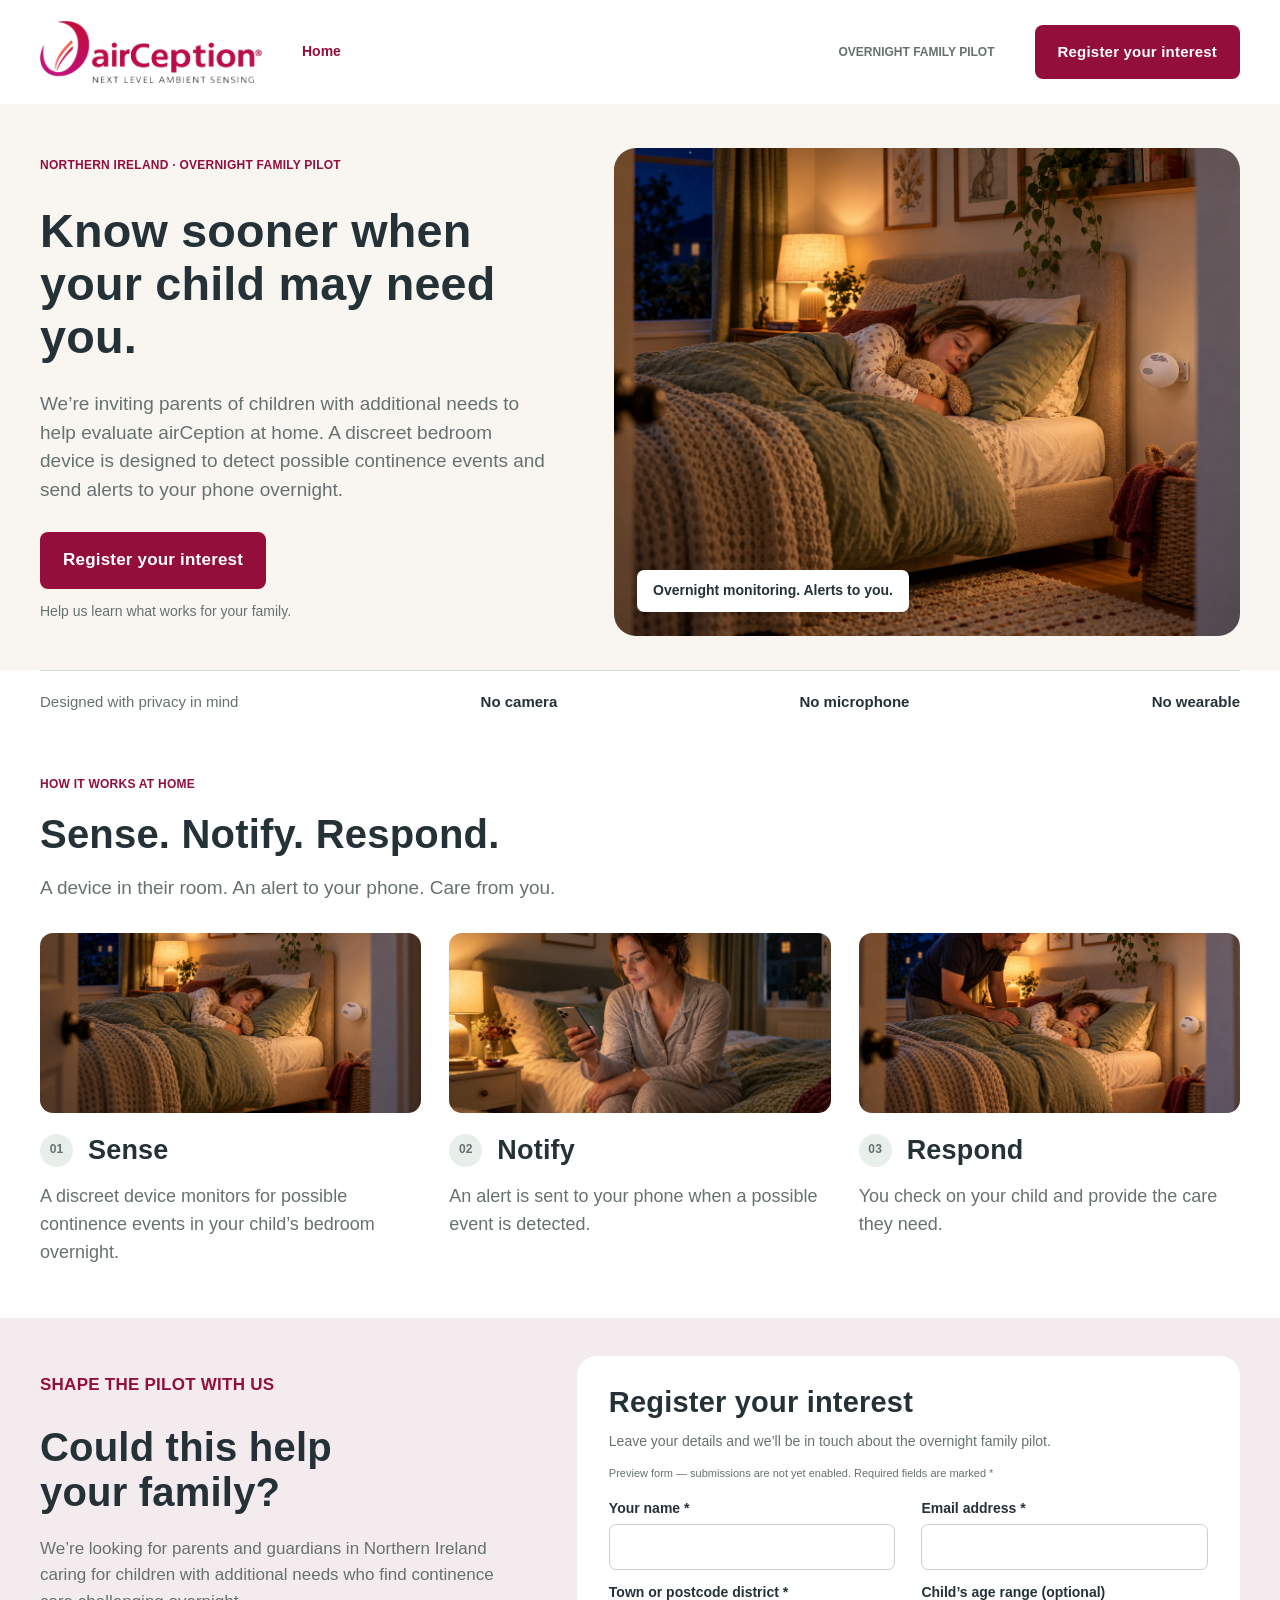
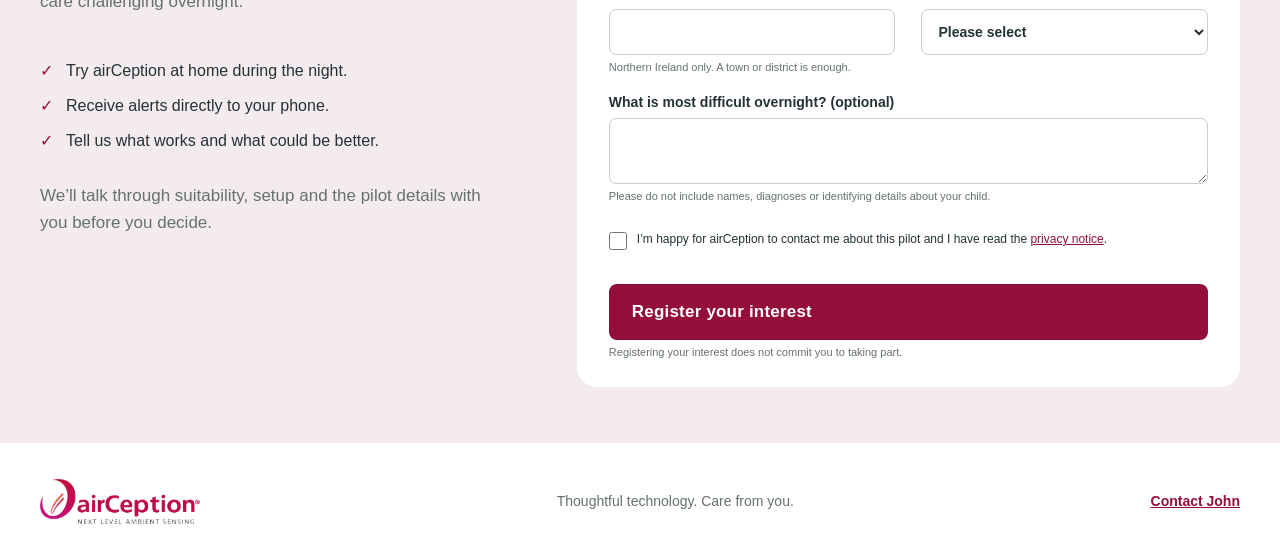
==== families.html @ b90acb91 "Add files via upload" ====
<!doctype html>
<html lang="en"><head><meta charset="utf-8"><meta name="viewport" content="width=device-width,initial-scale=1"><meta name="description" content="Help evaluate airCeption at home. Learn about the Northern Ireland overnight family pilot."><title>airCeption | Overnight Family Pilot</title><link rel="stylesheet" href="styles.css"></head><body class="families-page">
<a class="skip" href="#main">Skip to content</a>
<header><div class="container header"><a href="index.html" aria-label="airCeption home"><img class="logo" src="[data-uri]" alt="airCeption — Next level ambient sensing"></a><a class="family-back" href="index.html">Home</a><span class="header-note">OVERNIGHT FAMILY PILOT</span><a class="button header-button" href="#register">Register your interest</a></div></header>
<main id="main"><section class="hero"><div class="container hero-grid"><div class="hero-copy"><p class="eyebrow">NORTHERN IRELAND · OVERNIGHT FAMILY PILOT</p><h1>Know sooner when your child may need you.</h1><p class="lead">We’re inviting parents of children with additional needs to help evaluate airCeption at home. A discreet bedroom device is designed to detect possible continence events and send alerts to your phone overnight.</p><a class="button" href="#register">Register your interest</a><p class="small hero-help">Help us learn what works for your family.</p></div><figure class="hero-image"><img src="[data-uri]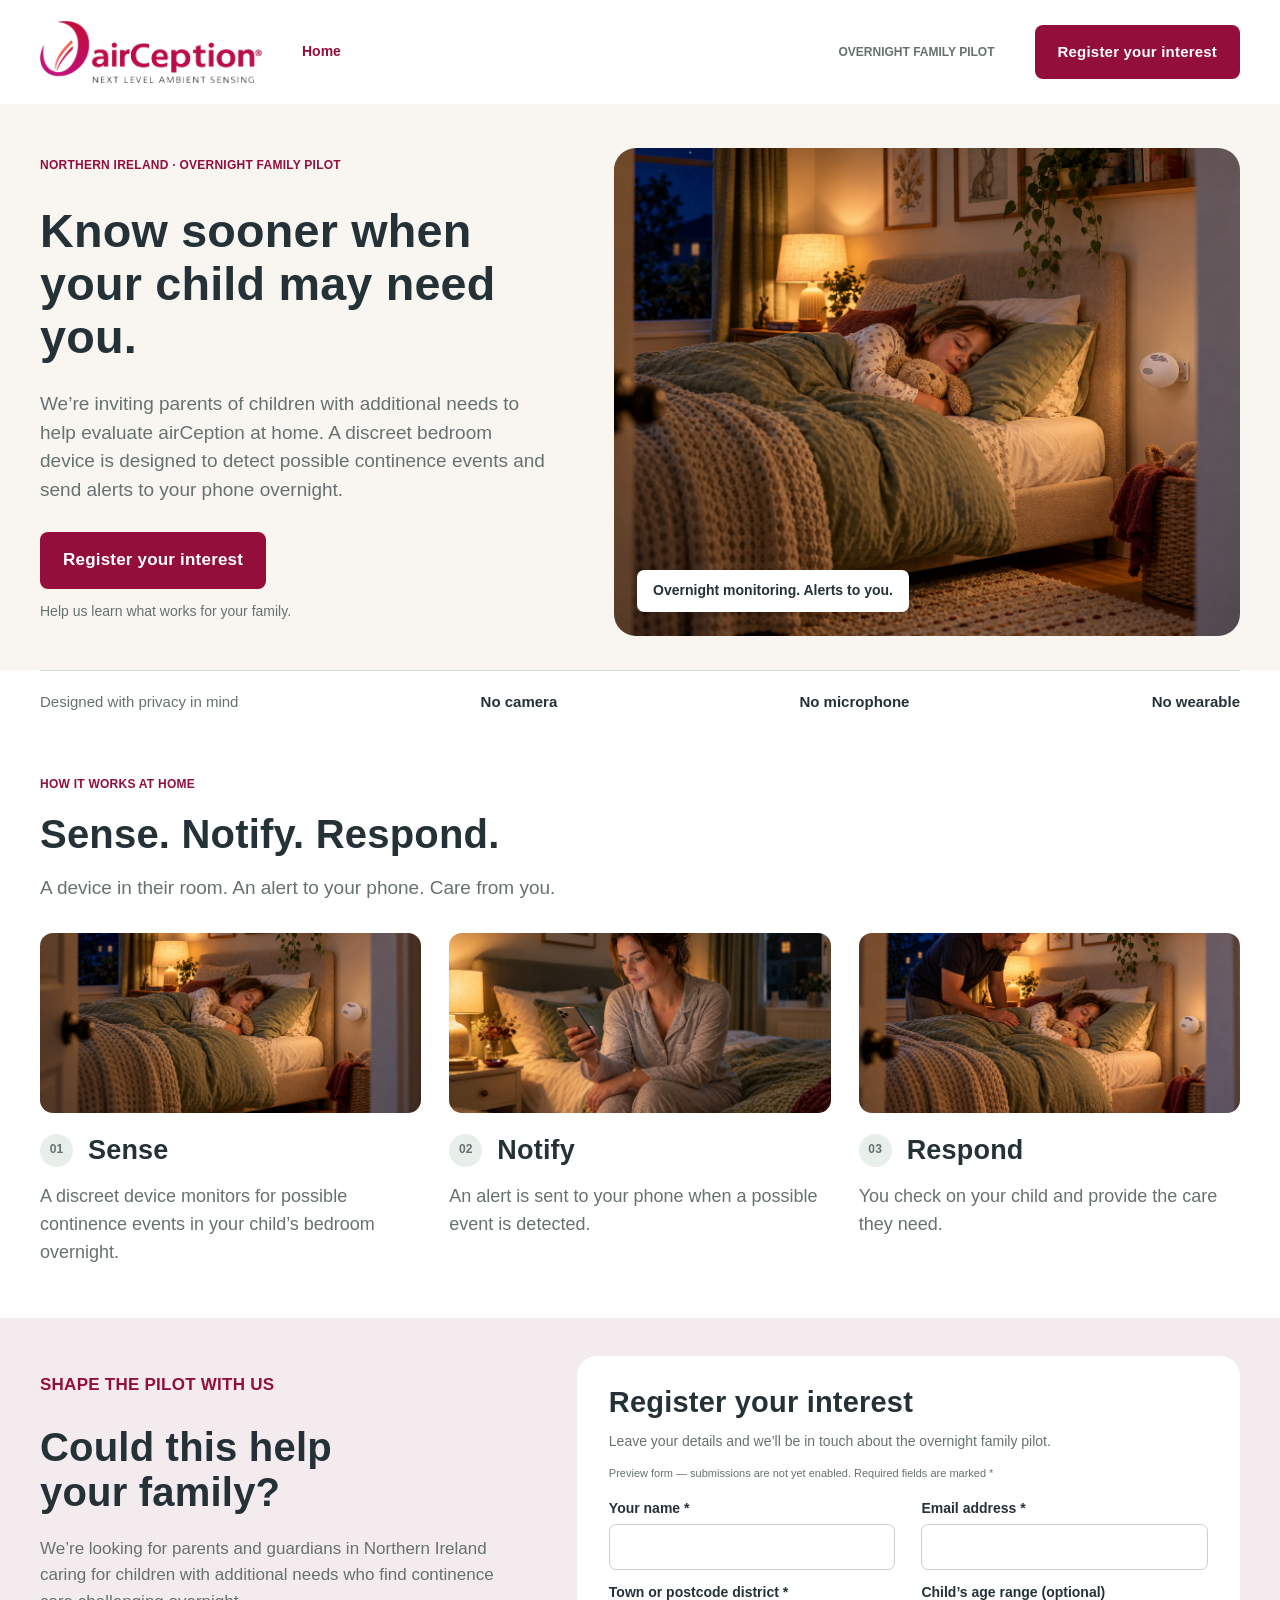
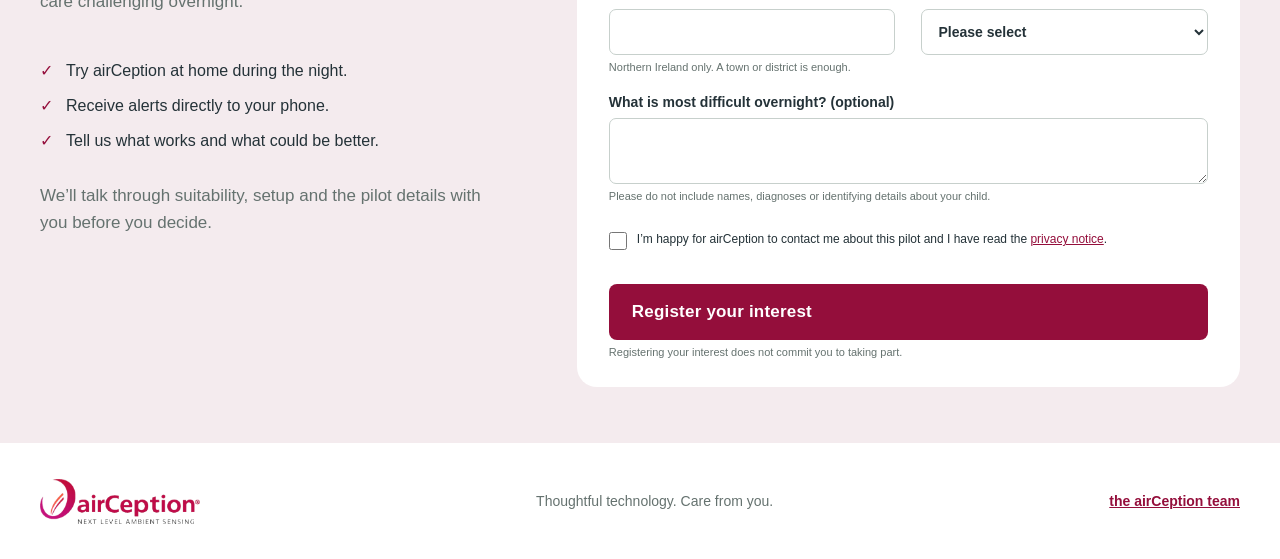
